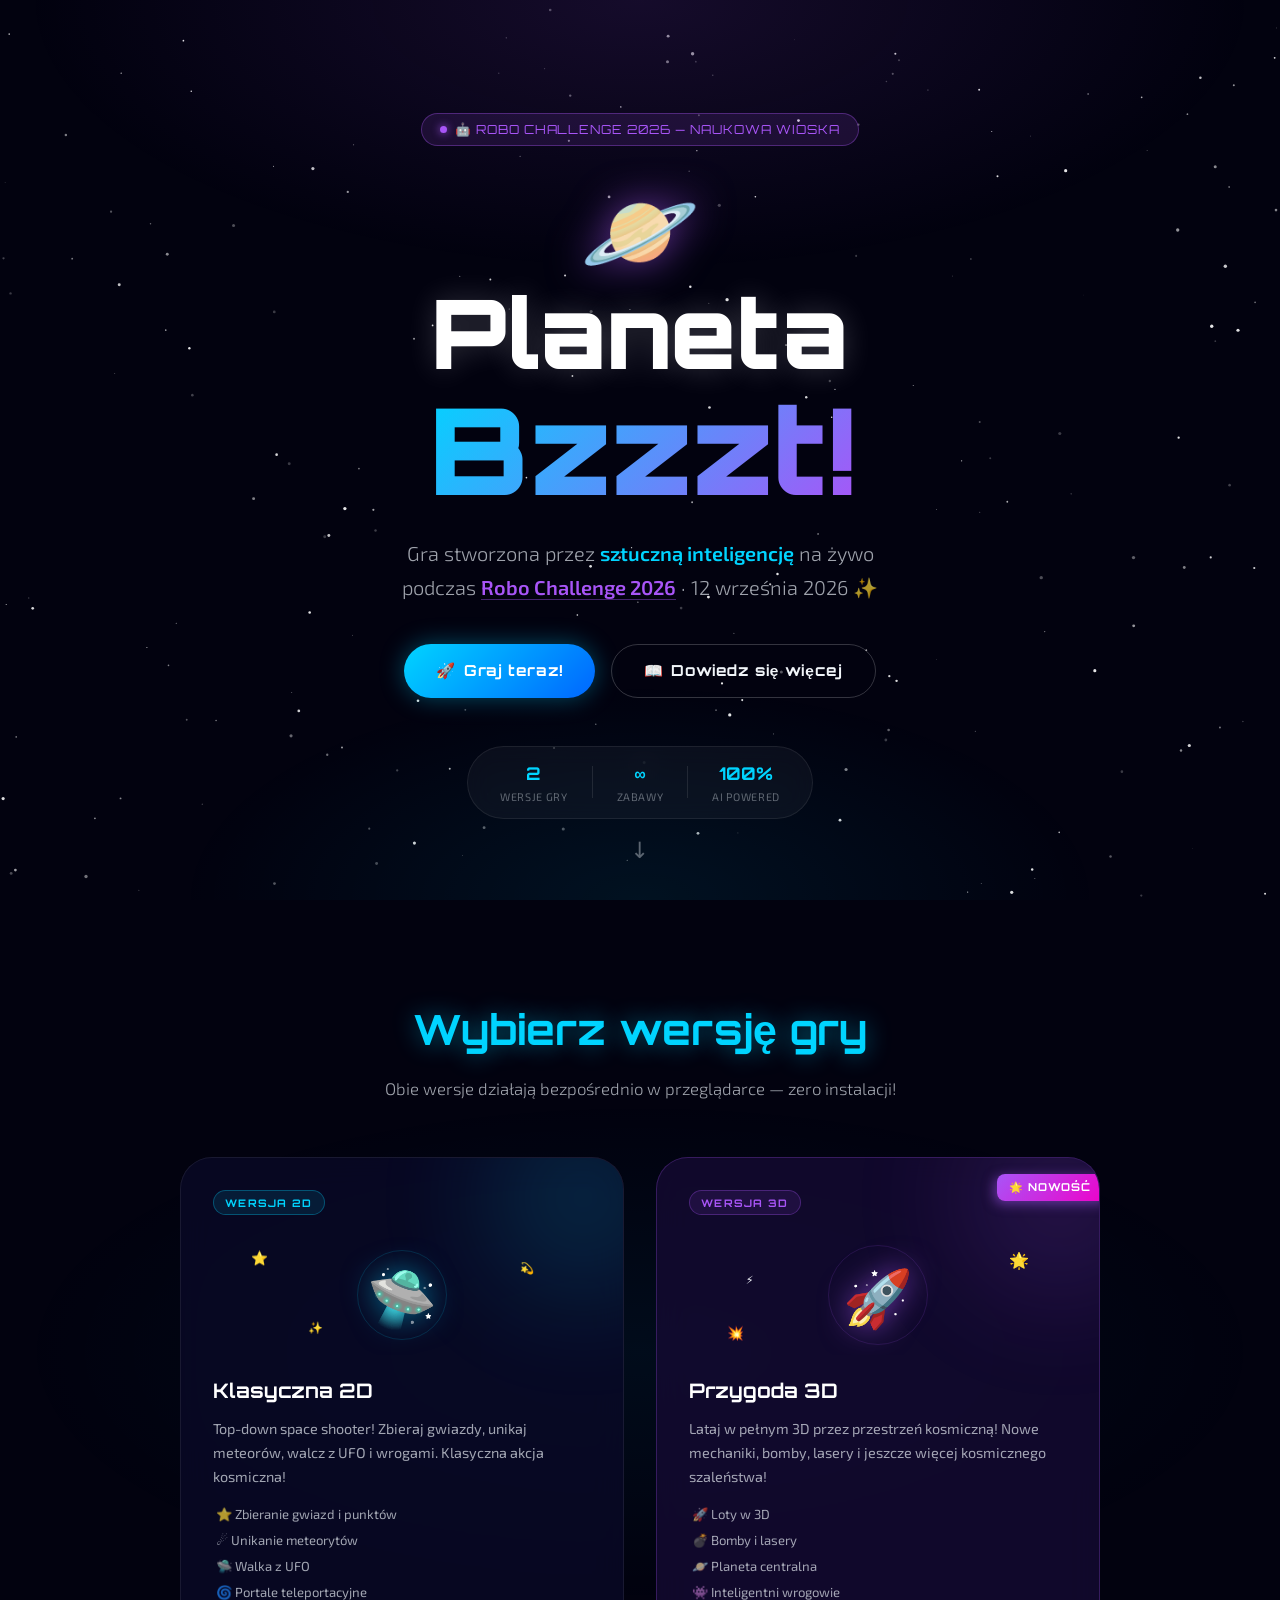
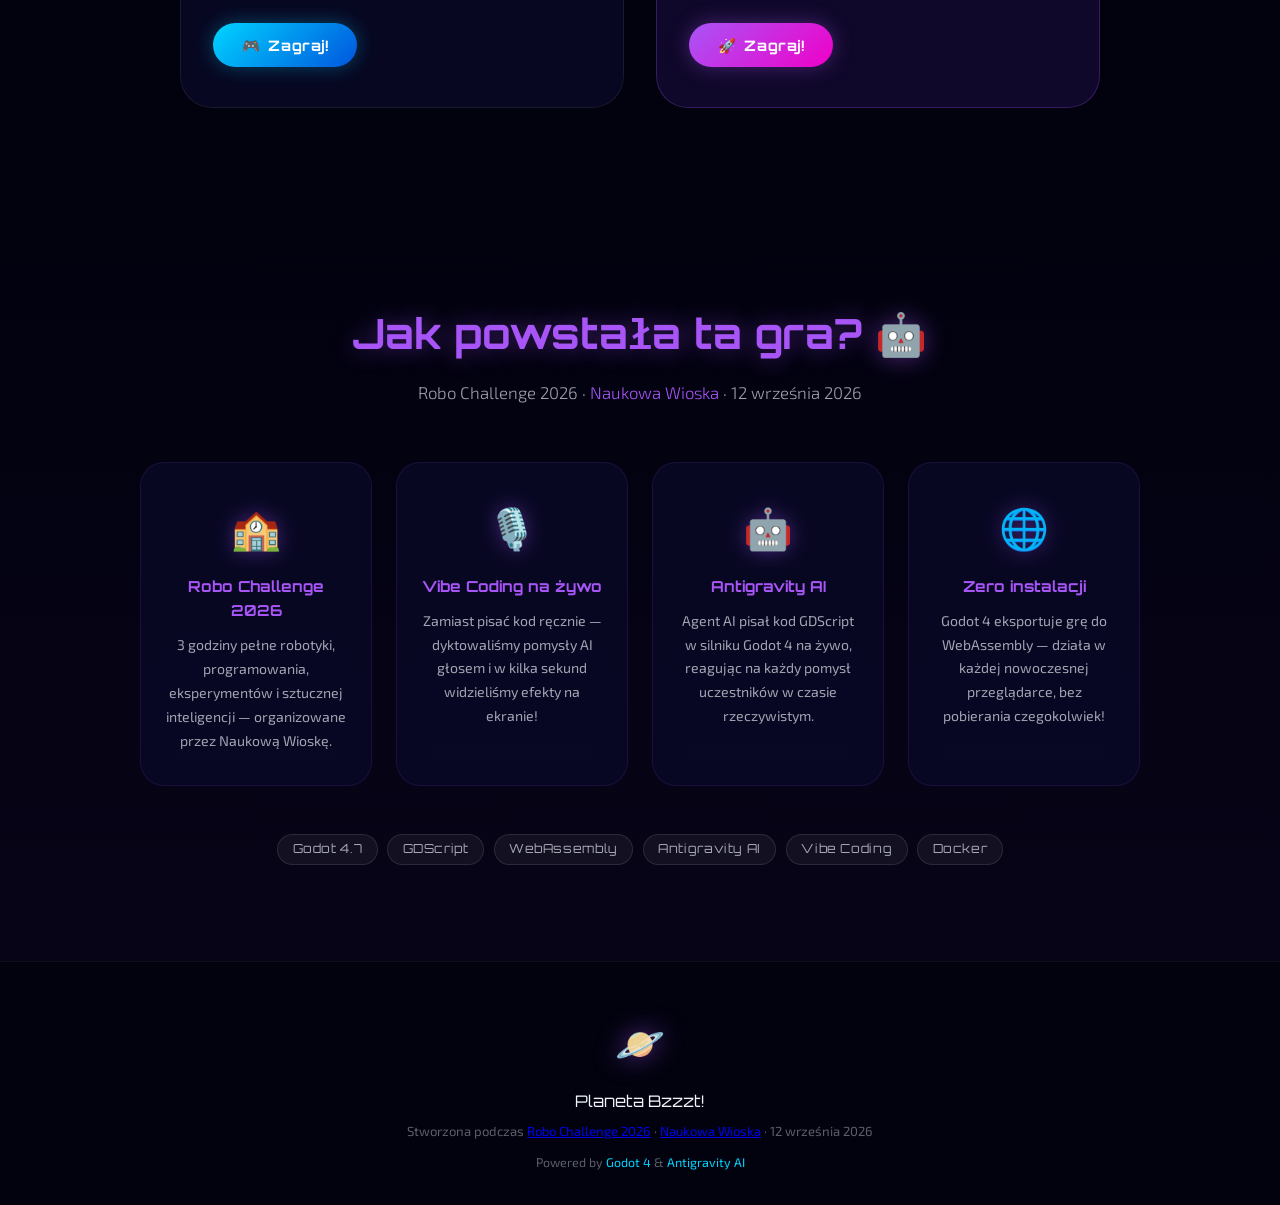
==== landing/index.html @ 2dd75e5d "feat: add 3D game prototype, landing page and docker deployment configuration" ====
<!DOCTYPE html>
<html lang="pl">
<head>
    <meta charset="UTF-8">
    <meta name="viewport" content="width=device-width, initial-scale=1.0">
    <title>Planeta Bzzzt! 🪐</title>
    <meta name="description" content="Gra kosmiczna stworzona przez AI podczas Robo Challenge 2026 — Naukowa Wioska, 12 września 2026!">
    <meta property="og:title" content="Planeta Bzzzt! 🪐 — Robo Challenge 2026">
    <meta property="og:description" content="Gra stworzona przez AI podczas Robo Challenge 2026 organizowanego przez Naukową Wioskę. Graj teraz w przeglądarce — zero instalacji!"
    <link rel="icon" href="data:image/svg+xml,<svg xmlns='http://www.w3.org/2000/svg' viewBox='0 0 100 100'><text y='.9em' font-size='90'>🪐</text></svg>">
    <link rel="preconnect" href="https://fonts.googleapis.com">
    <link rel="preconnect" href="https://fonts.gstatic.com" crossorigin>
    <link href="https://fonts.googleapis.com/css2?family=Orbitron:wght@400;700;900&family=Exo+2:ital,wght@0,300;0,400;0,600;1,300&display=swap" rel="stylesheet">
    <link rel="stylesheet" href="style.css">
</head>
<body>

    <!-- Animated starfield canvas -->
    <canvas id="stars-canvas" aria-hidden="true"></canvas>

    <!-- ═══════════════════════════════════════
         HERO SECTION
    ═══════════════════════════════════════ -->
    <section class="hero" aria-label="Strona główna">
        <div class="hero-content">
            <div class="badge">
                <span class="badge-dot"></span>
                🤖 Robo Challenge 2026 — Naukowa Wioska
            </div>

            <h1 class="hero-title">
                <span class="planet-anim" aria-hidden="true">🪐</span>
                <span class="title-planet">Planeta</span>
                <span class="title-bzzzt">Bzzzt!</span>
            </h1>

            <p class="hero-subtitle">
                Gra stworzona przez <strong>sztuczną inteligencję</strong> na żywo<br>
                podczas <a href="https://www.facebook.com/naukowawioska.official/posts/1835639101798852" target="_blank" rel="noopener" class="hero-event-link">Robo Challenge 2026</a> · 12 września 2026 ✨
            </p>

            <div class="hero-ctas">
                <a href="#games" class="btn btn-primary">
                    <span>🚀</span> Graj teraz!
                </a>
                <a href="#about" class="btn btn-secondary">
                    <span>📖</span> Dowiedz się więcej
                </a>
            </div>

            <!-- Stats bar -->
            <div class="stats-bar" aria-label="Statystyki gry">
                <div class="stat">
                    <span class="stat-value">2</span>
                    <span class="stat-label">wersje gry</span>
                </div>
                <div class="stat-divider" aria-hidden="true"></div>
                <div class="stat">
                    <span class="stat-value">∞</span>
                    <span class="stat-label">zabawy</span>
                </div>
                <div class="stat-divider" aria-hidden="true"></div>
                <div class="stat">
                    <span class="stat-value">100%</span>
                    <span class="stat-label">AI powered</span>
                </div>
            </div>
        </div>

        <div class="hero-scroll-hint" aria-hidden="true">
            <span>↓</span>
        </div>
    </section>

    <!-- ═══════════════════════════════════════
         GAMES SECTION
    ═══════════════════════════════════════ -->
    <section id="games" class="games-section" aria-labelledby="games-heading">
        <div class="section-header">
            <h2 id="games-heading" class="section-title">Wybierz wersję gry</h2>
            <p class="section-subtitle">Obie wersje działają bezpośrednio w przeglądarce — zero instalacji!</p>
        </div>

        <div class="games-grid">

            <!-- 2D Card -->
            <article class="game-card" onclick="openGame('2d')" role="button" tabindex="0"
                     aria-label="Zagraj w wersję 2D - Planeta Bzzzt"
                     onkeydown="if(event.key==='Enter'||event.key===' ')openGame('2d')">
                <div class="card-glow card-glow-blue" aria-hidden="true"></div>
                <div class="card-tag card-tag-blue">WERSJA 2D</div>

                <div class="card-visual" aria-hidden="true">
                    <div class="card-planet card-planet-2d">🛸</div>
                    <div class="card-orbit card-orbit-2d"></div>
                    <div class="card-star card-star-1">⭐</div>
                    <div class="card-star card-star-2">💫</div>
                    <div class="card-star card-star-3">✨</div>
                </div>

                <div class="card-body">
                    <h3 class="card-title">Klasyczna 2D</h3>
                    <p class="card-desc">
                        Top-down space shooter! Zbieraj gwiazdy, unikaj meteorów,
                        walcz z UFO i wrogami. Klasyczna akcja kosmiczna!
                    </p>
                    <ul class="card-features" aria-label="Funkcje gry 2D">
                        <li>⭐ Zbieranie gwiazd i punktów</li>
                        <li>☄️ Unikanie meteorytów</li>
                        <li>🛸 Walka z UFO</li>
                        <li>🌀 Portale teleportacyjne</li>
                    </ul>
                </div>

                <button class="play-btn play-btn-blue" onclick="openGame('2d'); event.stopPropagation()">
                    <span>🎮</span> Zagraj!
                </button>
            </article>

            <!-- 3D Card -->
            <article class="game-card game-card-featured" onclick="openGame('3d')" role="button" tabindex="0"
                     aria-label="Zagraj w wersję 3D - Planeta Bzzzt (Polecane)"
                     onkeydown="if(event.key==='Enter'||event.key===' ')openGame('3d')">
                <div class="card-glow card-glow-purple" aria-hidden="true"></div>
                <div class="card-featured-ribbon" aria-label="Nowe">🌟 NOWOŚĆ</div>
                <div class="card-tag card-tag-purple">WERSJA 3D</div>

                <div class="card-visual" aria-hidden="true">
                    <div class="card-planet card-planet-3d">🚀</div>
                    <div class="card-orbit card-orbit-3d"></div>
                    <div class="card-star card-star-4">🌟</div>
                    <div class="card-star card-star-5">💥</div>
                    <div class="card-star card-star-6">⚡</div>
                </div>

                <div class="card-body">
                    <h3 class="card-title">Przygoda 3D</h3>
                    <p class="card-desc">
                        Lataj w pełnym 3D przez przestrzeń kosmiczną! Nowe mechaniki,
                        bomby, lasery i jeszcze więcej kosmicznego szaleństwa!
                    </p>
                    <ul class="card-features" aria-label="Funkcje gry 3D">
                        <li>🚀 Loty w 3D</li>
                        <li>💣 Bomby i lasery</li>
                        <li>🪐 Planeta centralna</li>
                        <li>👾 Inteligentni wrogowie</li>
                    </ul>
                </div>

                <button class="play-btn play-btn-purple" onclick="openGame('3d'); event.stopPropagation()">
                    <span>🚀</span> Zagraj!
                </button>
            </article>

        </div>
    </section>

    <!-- ═══════════════════════════════════════
         HOW IT WAS MADE
    ═══════════════════════════════════════ -->
    <section id="about" class="about-section" aria-labelledby="about-heading">
        <div class="about-content">
            <div class="section-header">
                <h2 id="about-heading" class="section-title section-title-purple">Jak powstała ta gra? 🤖</h2>
                <p class="section-subtitle">
                    Robo Challenge 2026 · <a href="https://www.facebook.com/naukowawioska.official" target="_blank" rel="noopener" style="color:var(--neon-purple);text-decoration:none;">Naukowa Wioska</a> · 12 września 2026
                </p>
            </div>

            <div class="about-grid">
                <div class="about-card">
                    <div class="about-icon" aria-hidden="true">🏫</div>
                    <h3>Robo Challenge 2026</h3>
                    <p>3 godziny pełne robotyki, programowania, eksperymentów i sztucznej inteligencji — organizowane przez Naukową Wioskę.</p>
                </div>
                <div class="about-card">
                    <div class="about-icon" aria-hidden="true">🎙️</div>
                    <h3>Vibe Coding na żywo</h3>
                    <p>Zamiast pisać kod ręcznie — dyktowaliśmy pomysły AI głosem i w kilka sekund widzieliśmy efekty na ekranie!</p>
                </div>
                <div class="about-card">
                    <div class="about-icon" aria-hidden="true">🤖</div>
                    <h3>Antigravity AI</h3>
                    <p>Agent AI pisał kod GDScript w silniku Godot 4 na żywo, reagując na każdy pomysł uczestników w czasie rzeczywistym.</p>
                </div>
                <div class="about-card">
                    <div class="about-icon" aria-hidden="true">🌐</div>
                    <h3>Zero instalacji</h3>
                    <p>Godot 4 eksportuje grę do WebAssembly — działa w każdej nowoczesnej przeglądarce, bez pobierania czegokolwiek!</p>
                </div>
            </div>

            <!-- Tech stack -->
            <div class="tech-stack" aria-label="Użyte technologie">
                <span class="tech-badge">Godot 4.7</span>
                <span class="tech-badge">GDScript</span>
                <span class="tech-badge">WebAssembly</span>
                <span class="tech-badge">Antigravity AI</span>
                <span class="tech-badge">Vibe Coding</span>
                <span class="tech-badge">Docker</span>
            </div>
        </div>
    </section>

    <!-- ═══════════════════════════════════════
         FOOTER
    ═══════════════════════════════════════ -->
    <footer class="site-footer" aria-label="Stopka strony">
        <div class="footer-content">
            <div class="footer-logo" aria-hidden="true">🪐</div>
            <p class="footer-title">Planeta Bzzzt!</p>
            <p class="footer-sub">
                Stworzona podczas
                <a href="https://www.facebook.com/naukowawioska.official/posts/1835639101798852" target="_blank" rel="noopener">Robo Challenge 2026</a>
                &middot; <a href="https://www.facebook.com/naukowawioska.official" target="_blank" rel="noopener">Naukowa Wioska</a>
                &middot; 12 września 2026
            </p>
            <p class="footer-powered">
                Powered by <a href="https://godotengine.org" target="_blank" rel="noopener">Godot 4</a>
                &amp; <a href="https://gemini.google.com" target="_blank" rel="noopener">Antigravity AI</a>
            </p>
        </div>
    </footer>

    <!-- ═══════════════════════════════════════
         GAME MODAL
    ═══════════════════════════════════════ -->
    <div id="game-modal" class="modal" role="dialog" aria-modal="true" aria-label="Okno gry">
        <div class="modal-backdrop" onclick="closeGame()" aria-hidden="true"></div>

        <div class="modal-window">
            <!-- Modal header -->
            <div class="modal-header">
                <div class="modal-title-bar">
                    <span class="modal-dot modal-dot-red" aria-hidden="true"></span>
                    <span class="modal-dot modal-dot-yellow" aria-hidden="true"></span>
                    <span class="modal-dot modal-dot-green" aria-hidden="true"></span>
                    <span id="modal-game-title" class="modal-game-name">Planeta Bzzzt!</span>
                </div>
                <div class="modal-controls">
                    <button class="modal-fullscreen-btn" onclick="toggleFullscreen()" aria-label="Pełny ekran" title="Pełny ekran">
                        ⛶
                    </button>
                    <button class="modal-close-btn" onclick="closeGame()" aria-label="Zamknij grę">
                        ✕ Zamknij
                    </button>
                </div>
            </div>

            <!-- Game area -->
            <div class="modal-game-area" id="modal-game-area">
                <!-- Loading overlay -->
                <div class="game-loader" id="game-loader" aria-live="polite" aria-label="Ładowanie gry">
                    <div class="loader-rocket" aria-hidden="true">🚀</div>
                    <p class="loader-text">Ładowanie gry…</p>
                    <div class="loader-bar" aria-hidden="true">
                        <div class="loader-bar-fill"></div>
                    </div>
                    <p class="loader-hint">WebAssembly — pierwsze uruchomienie może chwilę potrwać ⏳</p>
                </div>

                <!-- Game iframe -->
                <iframe
                    id="game-frame"
                    title="Planeta Bzzzt! — gra"
                    allow="autoplay; fullscreen; gamepad"
                ></iframe>
            </div>
        </div>
    </div>

    <script>
    // ─────────────────────────────────────────
    // STARFIELD CANVAS
    // ─────────────────────────────────────────
    (function () {
        const canvas = document.getElementById('stars-canvas');
        const ctx = canvas.getContext('2d');
        let stars = [];

        function resize() {
            canvas.width  = window.innerWidth;
            canvas.height = window.innerHeight;
        }

        function initStars(n = 220) {
            stars = Array.from({ length: n }, () => ({
                x:       Math.random() * canvas.width,
                y:       Math.random() * canvas.height,
                r:       Math.random() * 1.4 + 0.3,
                alpha:   Math.random(),
                phase:   Math.random() * Math.PI * 2,
                speed:   Math.random() * 0.015 + 0.005,
                drift:   (Math.random() - 0.5) * 0.06,
            }));
        }

        function draw() {
            ctx.clearRect(0, 0, canvas.width, canvas.height);
            const now = performance.now() * 0.001;
            stars.forEach(s => {
                s.alpha = 0.25 + 0.75 * (0.5 + 0.5 * Math.sin(now * s.speed * 6 + s.phase));
                s.x = (s.x + s.drift + canvas.width) % canvas.width;
                ctx.globalAlpha = s.alpha;
                ctx.fillStyle = '#fff';
                ctx.beginPath();
                ctx.arc(s.x, s.y, s.r, 0, Math.PI * 2);
                ctx.fill();
            });
            ctx.globalAlpha = 1;
            requestAnimationFrame(draw);
        }

        window.addEventListener('resize', () => { resize(); initStars(); });
        resize();
        initStars();
        draw();
    })();

    // ─────────────────────────────────────────
    // GAME MODAL
    // ─────────────────────────────────────────
    const GAME_NAMES = {
        '2d': '🛸 Planeta Bzzzt! — Wersja 2D',
        '3d': '🚀 Planeta Bzzzt! — Wersja 3D',
    };

    const frame  = document.getElementById('game-frame');
    const modal  = document.getElementById('game-modal');
    const loader = document.getElementById('game-loader');

    // Detect touch/mobile: coarse pointer = no precise mouse
    function isTouchDevice() {
        return window.matchMedia('(hover: none) and (pointer: coarse)').matches;
    }

    // Wire up load event — not inline, so function is always defined first
    frame.addEventListener('load', function () {
        if (!frame.src || frame.src === 'about:blank' || frame.src === window.location.href) return;
        loader.style.display = 'none';
        frame.style.opacity  = '1';
    });

    function openGame(version) {
        // On mobile: open directly in new tab — best UX for Godot touch input
        if (isTouchDevice()) {
            window.open(`/game/${version}/index.html`, '_blank', 'noopener');
            return;
        }

        // Desktop: iframe modal
        const title = document.getElementById('modal-game-title');
        title.textContent    = GAME_NAMES[version] || 'Planeta Bzzzt!';
        loader.style.display = 'flex';
        frame.style.opacity  = '0';
        frame.src            = `/game/${version}/index.html`;

        modal.classList.add('active');
        document.body.style.overflow = 'hidden';
        modal.focus();
    }

    function closeGame() {
        modal.classList.remove('active');
        setTimeout(() => {
            frame.src = 'about:blank';
            loader.style.display = 'flex';
            frame.style.opacity  = '0';
        }, 300);
        document.body.style.overflow = '';
    }

    function toggleFullscreen() {
        const area = document.getElementById('modal-game-area');
        if (!document.fullscreenElement) {
            area.requestFullscreen().catch(err => console.warn('Fullscreen:', err));
        } else {
            document.exitFullscreen();
        }
    }

    // Expose to inline onclick handlers in HTML
    window.openGame         = openGame;
    window.closeGame        = closeGame;
    window.toggleFullscreen = toggleFullscreen;

    // Close on Escape
    document.addEventListener('keydown', e => {
        if (e.key === 'Escape') closeGame();
    });

    // Update play button labels on mobile
    if (isTouchDevice()) {
        document.querySelectorAll('.play-btn').forEach(btn => {
            btn.innerHTML = btn.innerHTML.replace('Zagraj!', 'Zagraj! 🔗');
            btn.setAttribute('title', 'Otworzy grę w nowej karcie');
        });
    }


    // Smooth scroll for anchor links
    document.querySelectorAll('a[href^="#"]').forEach(a => {
        a.addEventListener('click', e => {
            e.preventDefault();
            const target = document.querySelector(a.getAttribute('href'));
            if (target) target.scrollIntoView({ behavior: 'smooth' });
        });
    });
    </script>
</body>
</html>
---- landing/style.css ----
/* ═══════════════════════════════════════════════
   PLANETA BZZZT! — Landing Page Styles
   Space theme: dark cosmos + neon accents
   ═══════════════════════════════════════════════ */

/* ── Custom Properties ─────────────────────── */
:root {
    --space-black:  #02020f;
    --space-deep:   #07071a;
    --space-mid:    #0d0d2b;
    --space-light:  #12123a;

    --neon-blue:    #00d4ff;
    --neon-purple:  #a855f7;
    --neon-pink:    #f000c8;
    --neon-green:   #39ff14;
    --neon-yellow:  #ffea00;

    --text-primary:   #f1f5f9;
    --text-secondary: rgba(226, 232, 240, 0.7);
    --text-muted:     rgba(226, 232, 240, 0.4);

    --card-bg:     rgba(10, 10, 40, 0.75);
    --card-border: rgba(255, 255, 255, 0.07);

    --radius-sm:  0.5rem;
    --radius-md:  1rem;
    --radius-lg:  1.5rem;
    --radius-xl:  2rem;
    --radius-full: 999px;

    --transition-fast: 0.18s ease;
    --transition-mid:  0.3s ease;
    --transition-slow: 0.5s ease;

    --font-display: 'Orbitron', 'Courier New', monospace;
    --font-body:    'Exo 2', system-ui, -apple-system, sans-serif;
}

/* ── Reset & Base ───────────────────────────── */
*, *::before, *::after {
    margin: 0;
    padding: 0;
    box-sizing: border-box;
}

html {
    scroll-behavior: smooth;
    font-size: 16px;
}

body {
    font-family: var(--font-body);
    background: var(--space-black);
    color: var(--text-primary);
    overflow-x: hidden;
    line-height: 1.6;
}

/* ── Starfield Canvas ───────────────────────── */
#stars-canvas {
    position: fixed;
    inset: 0;
    z-index: 0;
    pointer-events: none;
    opacity: 0.9;
}

/* ── Section Shared Styles ──────────────────── */
section {
    position: relative;
    z-index: 1;
}

.section-header {
    text-align: center;
    margin-bottom: 3.5rem;
}

.section-title {
    font-family: var(--font-display);
    font-size: clamp(1.6rem, 4vw, 2.6rem);
    font-weight: 700;
    color: var(--neon-blue);
    text-shadow: 0 0 25px rgba(0, 212, 255, 0.45);
    margin-bottom: 0.75rem;
}

.section-title-purple {
    color: var(--neon-purple);
    text-shadow: 0 0 25px rgba(168, 85, 247, 0.45);
}

.section-subtitle {
    font-size: 1.05rem;
    color: var(--text-secondary);
    font-weight: 300;
}

/* ── Buttons ────────────────────────────────── */
.btn {
    display: inline-flex;
    align-items: center;
    gap: 0.5rem;
    padding: 0.85rem 2rem;
    border-radius: var(--radius-full);
    font-family: var(--font-display);
    font-size: 0.95rem;
    font-weight: 700;
    letter-spacing: 0.04em;
    text-decoration: none;
    transition: all var(--transition-mid);
    cursor: pointer;
    border: none;
    white-space: nowrap;
}

.btn-primary {
    background: linear-gradient(135deg, var(--neon-blue), #0066ff);
    color: #fff;
    box-shadow: 0 0 25px rgba(0, 212, 255, 0.35);
}
.btn-primary:hover,
.btn-primary:focus-visible {
    transform: translateY(-3px) scale(1.04);
    box-shadow: 0 0 45px rgba(0, 212, 255, 0.6);
    outline: none;
}

.btn-secondary {
    background: transparent;
    color: var(--text-primary);
    border: 1px solid rgba(255, 255, 255, 0.2);
}
.btn-secondary:hover,
.btn-secondary:focus-visible {
    border-color: rgba(255, 255, 255, 0.5);
    background: rgba(255, 255, 255, 0.05);
    transform: translateY(-2px);
    outline: none;
}

/* ════════════════════════════════════════════
   HERO SECTION
   ════════════════════════════════════════════ */
.hero {
    min-height: 100vh;
    display: flex;
    flex-direction: column;
    align-items: center;
    justify-content: center;
    text-align: center;
    padding: 6rem 1.5rem 4rem;
    background:
        radial-gradient(ellipse 80% 50% at 50% 0%,   rgba(168, 85, 247, 0.12) 0%, transparent 60%),
        radial-gradient(ellipse 60% 40% at 50% 100%, rgba(0, 212, 255, 0.08)  0%, transparent 60%);
}

.hero-content {
    max-width: 760px;
    width: 100%;
}

/* Badge */
.badge {
    display: inline-flex;
    align-items: center;
    gap: 0.5rem;
    background: rgba(168, 85, 247, 0.12);
    border: 1px solid rgba(168, 85, 247, 0.35);
    color: var(--neon-purple);
    padding: 0.35rem 1.1rem;
    border-radius: var(--radius-full);
    font-size: 0.78rem;
    font-family: var(--font-display);
    letter-spacing: 0.08em;
    text-transform: uppercase;
    margin-bottom: 2rem;
}

.badge-dot {
    width: 7px;
    height: 7px;
    border-radius: 50%;
    background: var(--neon-purple);
    box-shadow: 0 0 8px var(--neon-purple);
    animation: pulse-dot 1.8s ease-in-out infinite;
}

@keyframes pulse-dot {
    0%, 100% { opacity: 1; transform: scale(1); }
    50%       { opacity: 0.4; transform: scale(0.7); }
}

/* Hero Title */
.hero-title {
    font-family: var(--font-display);
    font-weight: 900;
    line-height: 1.05;
    margin-bottom: 1.5rem;
    display: flex;
    flex-direction: column;
    align-items: center;
    gap: 0.2rem;
}

.planet-anim {
    font-size: clamp(3.5rem, 10vw, 6rem);
    display: block;
    animation: float 3.5s ease-in-out infinite;
    filter: drop-shadow(0 0 20px rgba(168, 85, 247, 0.6));
}

@keyframes float {
    0%, 100% { transform: translateY(0)     rotate(-5deg); }
    50%       { transform: translateY(-18px) rotate(5deg);  }
}

.title-planet {
    font-size: clamp(2.8rem, 9vw, 6rem);
    color: #fff;
    text-shadow: 0 0 30px rgba(255, 255, 255, 0.2);
}

.title-bzzzt {
    font-size: clamp(3.2rem, 11vw, 7.5rem);
    background: linear-gradient(135deg, var(--neon-blue) 0%, var(--neon-purple) 50%, var(--neon-pink) 100%);
    -webkit-background-clip: text;
    -webkit-text-fill-color: transparent;
    background-clip: text;
    animation: glow-text 2.5s ease-in-out infinite alternate;
    background-size: 200% 200%;
    animation: gradient-shift 3s ease infinite alternate, glow-text 2.5s ease-in-out infinite;
}

@keyframes gradient-shift {
    0%   { background-position: 0% 50%; }
    100% { background-position: 100% 50%; }
}

@keyframes glow-text {
    0%   { filter: drop-shadow(0 0 15px rgba(168, 85, 247, 0.7)); }
    50%  { filter: drop-shadow(0 0 35px rgba(0, 212, 255, 0.9)); }
    100% { filter: drop-shadow(0 0 20px rgba(240, 0, 200, 0.8)); }
}

/* Hero Subtitle */
.hero-subtitle {
    font-size: clamp(1rem, 2.5vw, 1.25rem);
    color: var(--text-secondary);
    margin-bottom: 2.5rem;
    font-weight: 300;
    line-height: 1.7;
}

.hero-subtitle strong {
    color: var(--neon-blue);
    font-weight: 600;
}

.hero-event-link {
    color: var(--neon-purple);
    font-weight: 600;
    text-decoration: none;
    border-bottom: 1px solid rgba(168, 85, 247, 0.4);
    transition: color var(--transition-fast), border-color var(--transition-fast);
}
.hero-event-link:hover {
    color: #fff;
    border-color: rgba(255, 255, 255, 0.6);
}

/* CTAs */
.hero-ctas {
    display: flex;
    gap: 1rem;
    justify-content: center;
    flex-wrap: wrap;
    margin-bottom: 3rem;
}

/* Stats Bar */
.stats-bar {
    display: inline-flex;
    align-items: center;
    gap: 1.5rem;
    background: rgba(255, 255, 255, 0.04);
    border: 1px solid rgba(255, 255, 255, 0.08);
    border-radius: var(--radius-full);
    padding: 0.75rem 2rem;
    backdrop-filter: blur(12px);
}

.stat {
    display: flex;
    flex-direction: column;
    align-items: center;
    gap: 0.1rem;
}

.stat-value {
    font-family: var(--font-display);
    font-size: 1.1rem;
    font-weight: 700;
    color: var(--neon-blue);
}

.stat-label {
    font-size: 0.68rem;
    color: var(--text-muted);
    text-transform: uppercase;
    letter-spacing: 0.06em;
}

.stat-divider {
    width: 1px;
    height: 2rem;
    background: rgba(255, 255, 255, 0.1);
}

/* Scroll hint */
.hero-scroll-hint {
    position: absolute;
    bottom: 2rem;
    left: 50%;
    transform: translateX(-50%);
    font-size: 1.4rem;
    color: var(--text-muted);
    animation: bounce-down 2s ease-in-out infinite;
    cursor: pointer;
}

@keyframes bounce-down {
    0%, 100% { transform: translateX(-50%) translateY(0);   }
    50%       { transform: translateX(-50%) translateY(8px); }
}

/* ════════════════════════════════════════════
   GAMES SECTION
   ════════════════════════════════════════════ */
.games-section {
    padding: 6rem 1.5rem;
    background:
        radial-gradient(ellipse 70% 40% at 50% 50%, rgba(0, 212, 255, 0.05) 0%, transparent 70%);
}

.games-grid {
    display: grid;
    grid-template-columns: repeat(auto-fit, minmax(320px, 1fr));
    gap: 2rem;
    max-width: 920px;
    margin: 0 auto;
}

/* ── Game Card ──────────────────────────────── */
.game-card {
    position: relative;
    background: var(--card-bg);
    border: 1px solid var(--card-border);
    border-radius: var(--radius-xl);
    padding: 2rem 2rem 2.5rem;
    cursor: pointer;
    transition: transform var(--transition-mid), box-shadow var(--transition-mid), border-color var(--transition-mid);
    backdrop-filter: blur(16px);
    overflow: hidden;
    display: flex;
    flex-direction: column;
    gap: 1.25rem;
    outline: none;
}

.game-card:hover,
.game-card:focus-visible {
    transform: translateY(-10px);
}

.game-card:focus-visible {
    outline: 2px solid var(--neon-blue);
    outline-offset: 3px;
}

/* Glow blob behind card */
.card-glow {
    position: absolute;
    width: 200px;
    height: 200px;
    border-radius: 50%;
    top: -60px;
    right: -60px;
    filter: blur(60px);
    opacity: 0.15;
    transition: opacity var(--transition-mid);
    pointer-events: none;
}
.game-card:hover .card-glow { opacity: 0.3; }

.card-glow-blue   { background: var(--neon-blue); }
.card-glow-purple { background: var(--neon-purple); }

/* Card hover: blue */
.game-card:not(.game-card-featured):hover {
    border-color: rgba(0, 212, 255, 0.4);
    box-shadow: 0 24px 60px rgba(0, 212, 255, 0.15);
}

/* Featured card (3D) */
.game-card-featured {
    border-color: rgba(168, 85, 247, 0.25);
    background: rgba(20, 10, 50, 0.8);
}
.game-card-featured:hover,
.game-card-featured:focus-visible {
    border-color: rgba(168, 85, 247, 0.55);
    box-shadow: 0 24px 60px rgba(168, 85, 247, 0.2);
}

/* Featured ribbon */
.card-featured-ribbon {
    position: absolute;
    top: 1rem;
    right: -0.5rem;
    background: linear-gradient(135deg, var(--neon-purple), var(--neon-pink));
    color: #fff;
    font-size: 0.68rem;
    font-family: var(--font-display);
    font-weight: 700;
    letter-spacing: 0.08em;
    padding: 0.3rem 1rem 0.3rem 0.75rem;
    border-radius: var(--radius-sm) 0 0 var(--radius-sm);
    box-shadow: -3px 3px 12px rgba(168, 85, 247, 0.5);
}

/* Card tag */
.card-tag {
    display: inline-block;
    font-family: var(--font-display);
    font-size: 0.65rem;
    letter-spacing: 0.12em;
    padding: 0.2rem 0.7rem;
    border-radius: var(--radius-full);
    font-weight: 700;
    align-self: flex-start;
}
.card-tag-blue {
    background: rgba(0, 212, 255, 0.1);
    border: 1px solid rgba(0, 212, 255, 0.3);
    color: var(--neon-blue);
}
.card-tag-purple {
    background: rgba(168, 85, 247, 0.1);
    border: 1px solid rgba(168, 85, 247, 0.3);
    color: var(--neon-purple);
}

/* Card visual / preview area */
.card-visual {
    position: relative;
    height: 120px;
    display: flex;
    align-items: center;
    justify-content: center;
    overflow: hidden;
}

.card-planet {
    font-size: 3.5rem;
    position: relative;
    z-index: 2;
    animation: float 3s ease-in-out infinite;
    filter: drop-shadow(0 0 15px rgba(0, 212, 255, 0.5));
}
.card-planet-2d { animation-delay: 0s; }
.card-planet-3d { animation-delay: -1.5s; filter: drop-shadow(0 0 15px rgba(168, 85, 247, 0.6)); }

.card-orbit {
    position: absolute;
    border-radius: 50%;
    border: 1px solid;
    opacity: 0.15;
}
.card-orbit-2d {
    width: 90px; height: 90px;
    border-color: var(--neon-blue);
    animation: spin 8s linear infinite;
}
.card-orbit-3d {
    width: 100px; height: 100px;
    border-color: var(--neon-purple);
    animation: spin 6s linear infinite reverse;
}

@keyframes spin {
    from { transform: rotate(0deg); }
    to   { transform: rotate(360deg); }
}

.card-star {
    position: absolute;
    font-size: 1rem;
    animation: twinkle 2s ease-in-out infinite;
}
.card-star-1 { top: 10%; left: 10%; animation-delay: 0s;    font-size: 0.85rem; }
.card-star-2 { top: 20%; right: 15%; animation-delay: 0.4s; font-size: 0.7rem;  }
.card-star-3 { bottom: 15%; left: 25%; animation-delay: 0.8s; font-size: 0.75rem; }
.card-star-4 { top: 10%; right: 10%; animation-delay: 0.2s; }
.card-star-5 { bottom: 10%; left: 10%; animation-delay: 0.6s; font-size: 0.85rem; }
.card-star-6 { top: 30%; left: 15%; animation-delay: 1s;    font-size: 0.7rem;  }

@keyframes twinkle {
    0%, 100% { opacity: 0.8; transform: scale(1); }
    50%       { opacity: 0.2; transform: scale(0.7); }
}

/* Card body */
.card-body { flex: 1; }

.card-title {
    font-family: var(--font-display);
    font-size: 1.25rem;
    font-weight: 700;
    color: #fff;
    margin-bottom: 0.6rem;
}

.card-desc {
    font-size: 0.9rem;
    color: var(--text-secondary);
    line-height: 1.65;
    margin-bottom: 1rem;
}

.card-features {
    list-style: none;
    display: flex;
    flex-direction: column;
    gap: 0.3rem;
}

.card-features li {
    font-size: 0.82rem;
    color: var(--text-secondary);
    padding-left: 0.2rem;
}

/* Play button */
.play-btn {
    display: inline-flex;
    align-items: center;
    gap: 0.5rem;
    padding: 0.8rem 1.8rem;
    border-radius: var(--radius-full);
    font-family: var(--font-display);
    font-size: 0.9rem;
    font-weight: 700;
    letter-spacing: 0.04em;
    border: none;
    cursor: pointer;
    transition: all var(--transition-mid);
    align-self: flex-start;
}

.play-btn-blue {
    background: linear-gradient(135deg, var(--neon-blue), #0055dd);
    color: #fff;
    box-shadow: 0 0 20px rgba(0, 212, 255, 0.3);
}
.play-btn-blue:hover {
    box-shadow: 0 0 35px rgba(0, 212, 255, 0.55);
    transform: scale(1.05);
}

.play-btn-purple {
    background: linear-gradient(135deg, var(--neon-purple), var(--neon-pink));
    color: #fff;
    box-shadow: 0 0 20px rgba(168, 85, 247, 0.35);
}
.play-btn-purple:hover {
    box-shadow: 0 0 35px rgba(168, 85, 247, 0.6);
    transform: scale(1.05);
}

/* ════════════════════════════════════════════
   ABOUT SECTION
   ════════════════════════════════════════════ */
.about-section {
    padding: 6rem 1.5rem;
    background:
        linear-gradient(0deg, rgba(168, 85, 247, 0.04) 0%, transparent 100%);
}

.about-content {
    max-width: 1000px;
    margin: 0 auto;
}

.about-grid {
    display: grid;
    grid-template-columns: repeat(auto-fit, minmax(220px, 1fr));
    gap: 1.5rem;
    margin-bottom: 3rem;
}

.about-card {
    background: var(--card-bg);
    border: 1px solid rgba(168, 85, 247, 0.12);
    border-radius: var(--radius-lg);
    padding: 2rem 1.5rem;
    text-align: center;
    backdrop-filter: blur(12px);
    transition: transform var(--transition-mid), border-color var(--transition-mid);
}

.about-card:hover {
    transform: translateY(-5px);
    border-color: rgba(168, 85, 247, 0.35);
}

.about-icon {
    font-size: 2.5rem;
    display: block;
    margin-bottom: 1rem;
    filter: drop-shadow(0 0 10px rgba(168, 85, 247, 0.4));
}

.about-card h3 {
    font-family: var(--font-display);
    font-size: 0.95rem;
    color: var(--neon-purple);
    margin-bottom: 0.6rem;
}

.about-card p {
    font-size: 0.88rem;
    color: var(--text-secondary);
    line-height: 1.7;
}

/* Tech stack badges */
.tech-stack {
    display: flex;
    flex-wrap: wrap;
    gap: 0.6rem;
    justify-content: center;
}

.tech-badge {
    background: rgba(255, 255, 255, 0.05);
    border: 1px solid rgba(255, 255, 255, 0.1);
    color: var(--text-secondary);
    padding: 0.3rem 0.9rem;
    border-radius: var(--radius-full);
    font-size: 0.78rem;
    font-family: var(--font-display);
    letter-spacing: 0.05em;
    transition: border-color var(--transition-fast), color var(--transition-fast);
}

.tech-badge:hover {
    border-color: rgba(0, 212, 255, 0.4);
    color: var(--neon-blue);
}

/* ════════════════════════════════════════════
   FOOTER
   ════════════════════════════════════════════ */
.site-footer {
    position: relative;
    z-index: 1;
    text-align: center;
    padding: 3rem 1.5rem;
    border-top: 1px solid rgba(255, 255, 255, 0.05);
}

.footer-content {
    display: flex;
    flex-direction: column;
    align-items: center;
    gap: 0.4rem;
}

.footer-logo {
    font-size: 2.5rem;
    animation: float 4s ease-in-out infinite;
    margin-bottom: 0.5rem;
    filter: drop-shadow(0 0 12px rgba(168, 85, 247, 0.5));
}

.footer-title {
    font-family: var(--font-display);
    font-size: 1rem;
    color: var(--text-primary);
}

.footer-sub {
    font-size: 0.82rem;
    color: var(--text-muted);
}

.footer-powered {
    font-size: 0.78rem;
    color: var(--text-muted);
    margin-top: 0.3rem;
}

.footer-powered a {
    color: var(--neon-blue);
    text-decoration: none;
    transition: color var(--transition-fast);
}
.footer-powered a:hover { color: #fff; }

/* ════════════════════════════════════════════
   GAME MODAL
   ════════════════════════════════════════════ */
.modal {
    position: fixed;
    inset: 0;
    z-index: 1000;
    display: flex;
    align-items: center;
    justify-content: center;
    padding: 1rem;
    opacity: 0;
    visibility: hidden;
    transition: opacity var(--transition-mid), visibility var(--transition-mid);
}

.modal.active {
    opacity: 1;
    visibility: visible;
}

.modal-backdrop {
    position: absolute;
    inset: 0;
    background: rgba(2, 2, 15, 0.92);
    backdrop-filter: blur(12px);
}

.modal-window {
    position: relative;
    z-index: 1;
    width: min(96vw, 1440px);
    height: min(94vh, 900px);
    background: var(--space-mid);
    border: 1px solid rgba(0, 212, 255, 0.2);
    border-radius: var(--radius-xl);
    overflow: hidden;
    display: flex;
    flex-direction: column;
    box-shadow:
        0 0 0 1px rgba(0, 212, 255, 0.05),
        0 40px 80px rgba(0, 0, 0, 0.7),
        0 0 60px rgba(0, 212, 255, 0.08);
    transform: scale(0.93) translateY(10px);
    transition: transform var(--transition-mid);
}

.modal.active .modal-window {
    transform: scale(1) translateY(0);
}

/* Modal Header */
.modal-header {
    display: flex;
    align-items: center;
    justify-content: space-between;
    padding: 0.65rem 1.25rem;
    background: rgba(0, 0, 0, 0.5);
    border-bottom: 1px solid rgba(255, 255, 255, 0.06);
    flex-shrink: 0;
}

.modal-title-bar {
    display: flex;
    align-items: center;
    gap: 0.5rem;
}

.modal-dot {
    width: 11px;
    height: 11px;
    border-radius: 50%;
}
.modal-dot-red    { background: #ff5f57; }
.modal-dot-yellow { background: #ffbd2e; }
.modal-dot-green  { background: #28ca41; }

.modal-game-name {
    font-family: var(--font-display);
    font-size: 0.8rem;
    color: var(--neon-blue);
    margin-left: 0.5rem;
    letter-spacing: 0.04em;
}

.modal-controls {
    display: flex;
    gap: 0.5rem;
    align-items: center;
}

.modal-fullscreen-btn {
    background: rgba(255, 255, 255, 0.06);
    border: 1px solid rgba(255, 255, 255, 0.1);
    color: var(--text-secondary);
    padding: 0.35rem 0.65rem;
    border-radius: var(--radius-sm);
    font-size: 0.9rem;
    cursor: pointer;
    transition: all var(--transition-fast);
}
.modal-fullscreen-btn:hover {
    background: rgba(255, 255, 255, 0.12);
    color: #fff;
}

.modal-close-btn {
    background: rgba(255, 0, 110, 0.12);
    border: 1px solid rgba(255, 0, 110, 0.3);
    color: #ff4d8f;
    padding: 0.35rem 0.9rem;
    border-radius: var(--radius-sm);
    font-family: var(--font-display);
    font-size: 0.72rem;
    cursor: pointer;
    transition: all var(--transition-fast);
    letter-spacing: 0.05em;
}
.modal-close-btn:hover {
    background: rgba(255, 0, 110, 0.25);
    box-shadow: 0 0 15px rgba(255, 0, 110, 0.3);
}

/* Game area */
.modal-game-area {
    flex: 1;
    position: relative;
    background: #000;
    overflow: hidden;
}

/* Loading state */
.game-loader {
    position: absolute;
    inset: 0;
    z-index: 10;
    display: flex;
    flex-direction: column;
    align-items: center;
    justify-content: center;
    gap: 1.25rem;
    background: var(--space-deep);
}

.loader-rocket {
    font-size: 4rem;
    animation: rocket-orbit 2.5s ease-in-out infinite;
    filter: drop-shadow(0 0 20px rgba(0, 212, 255, 0.6));
}

@keyframes rocket-orbit {
    0%   { transform: translateY(0) rotate(-30deg) scale(1); }
    25%  { transform: translateY(-20px) rotate(0deg) scale(1.1); }
    50%  { transform: translateY(0) rotate(30deg) scale(1); }
    75%  { transform: translateY(-10px) rotate(0deg) scale(1.05); }
    100% { transform: translateY(0) rotate(-30deg) scale(1); }
}

.loader-text {
    font-family: var(--font-display);
    font-size: 1.1rem;
    color: var(--neon-blue);
    letter-spacing: 0.06em;
}

.loader-bar {
    width: 220px;
    height: 3px;
    background: rgba(0, 212, 255, 0.15);
    border-radius: 2px;
    overflow: hidden;
}

.loader-bar-fill {
    height: 100%;
    background: linear-gradient(90deg, transparent, var(--neon-blue), transparent);
    border-radius: 2px;
    animation: loader-sweep 1.8s ease-in-out infinite;
}

@keyframes loader-sweep {
    0%   { width: 0%;   margin-left: 0;    }
    50%  { width: 100%; margin-left: 0;    }
    100% { width: 0%;   margin-left: 100%; }
}

.loader-hint {
    font-size: 0.78rem;
    color: var(--text-muted);
    max-width: 280px;
    text-align: center;
    line-height: 1.5;
}

/* Game iframe */
#game-frame {
    width: 100%;
    height: 100%;
    border: none;
    display: block;
    transition: opacity var(--transition-mid);
}

/* ════════════════════════════════════════════
   RESPONSIVE & MOBILE
   ════════════════════════════════════════════ */

/* ── Touch targets — min 44×44px per WCAG ── */
.btn,
.play-btn,
.modal-close-btn,
.modal-fullscreen-btn,
.game-card {
    touch-action: manipulation; /* eliminates 300ms tap delay */
}

.btn          { min-height: 44px; }
.play-btn     { min-height: 44px; }

/* ── Fix grid overflow on narrow screens ─── */
.games-grid {
    min-width: 0;
}
.game-card {
    min-width: 0;
    word-wrap: break-word;
}

/* ── Tablet (≤ 768px) ───────────────────── */
@media (max-width: 768px) {
    .games-grid {
        grid-template-columns: repeat(auto-fit, minmax(280px, 1fr));
    }

    .stats-bar {
        gap: 0.75rem;
        padding: 0.6rem 1rem;
    }

    .stat-value { font-size: 1rem; }
}

/* ── Mobile (≤ 640px) ───────────────────── */
@media (max-width: 640px) {
    .hero {
        padding: 4.5rem 1rem 3rem;
    }

    .hero-ctas {
        flex-direction: column;
        align-items: stretch;
        width: 100%;
        max-width: 320px;
        margin-left: auto;
        margin-right: auto;
    }

    .btn {
        justify-content: center;
        width: 100%;
    }

    /* Stats bar wraps gracefully on small screens */
    .stats-bar {
        flex-wrap: wrap;
        justify-content: center;
        gap: 0.5rem 1.25rem;
        padding: 0.75rem 1.25rem;
        width: 100%;
        max-width: 320px;
    }

    .stat-divider { display: none; } /* dividers confusing when wrapped */

    .games-grid {
        grid-template-columns: 1fr;
        max-width: 420px;
        margin-left: auto;
        margin-right: auto;
    }

    /* Keep game card featured ribbon visible */
    .card-featured-ribbon {
        font-size: 0.6rem;
    }

    .about-grid {
        grid-template-columns: 1fr 1fr;
    }

    .about-card {
        padding: 1.5rem 1rem;
    }

    /* Modal: true fullscreen on mobile */
    .modal { padding: 0; }

    .modal-window {
        width: 100vw;
        height: 100dvh;     /* dynamic viewport height — handles browser chrome */
        max-width: none;
        max-height: none;
        border-radius: 0;
        border: none;
    }

    .modal-header {
        padding: 0.5rem 0.75rem;
    }

    .modal-game-name {
        font-size: 0.7rem;
        max-width: 150px;
        overflow: hidden;
        text-overflow: ellipsis;
        white-space: nowrap;
    }

    /* Bigger close button on mobile */
    .modal-close-btn {
        padding: 0.5rem 1rem;
        font-size: 0.8rem;
        min-height: 40px;
    }

    /* Hide fullscreen btn on mobile (browser handles it) */
    .modal-fullscreen-btn { display: none; }

    /* Loader more compact on mobile */
    .loader-rocket { font-size: 3rem; }
    .loader-text   { font-size: 0.95rem; }
    .loader-hint   { font-size: 0.72rem; }
}

/* ── Small phones (≤ 400px) ─────────────── */
@media (max-width: 400px) {
    .about-grid { grid-template-columns: 1fr; }

    .badge {
        font-size: 0.62rem;
        padding: 0.3rem 0.8rem;
        text-align: center;
    }

    .tech-stack { gap: 0.4rem; }
    .tech-badge { font-size: 0.7rem; }
}

/* ── Safe area insets (notch/home bar) ───── */
@supports (padding: env(safe-area-inset-bottom)) {
    .site-footer {
        padding-bottom: calc(2rem + env(safe-area-inset-bottom));
    }
    .modal-window {
        /* Ensure content clears home indicator */
        padding-bottom: env(safe-area-inset-bottom);
    }
}

/* ── Remove hover effects on touch devices ─ */
@media (hover: none) {
    .game-card:hover,
    .game-card:focus-visible {
        transform: none;
        box-shadow: none;
    }
    .game-card:not(.game-card-featured):hover { border-color: var(--card-border); }
    .game-card-featured:hover { border-color: rgba(168, 85, 247, 0.25); }
    .about-card:hover { transform: none; }
    .btn-primary:hover { transform: none; box-shadow: 0 0 25px rgba(0, 212, 255, 0.35); }
}

/* ── Reduced motion ─────────────────────── */
@media (prefers-reduced-motion: reduce) {
    *, *::before, *::after {
        animation-duration: 0.01ms !important;
        transition-duration: 0.01ms !important;
    }
}
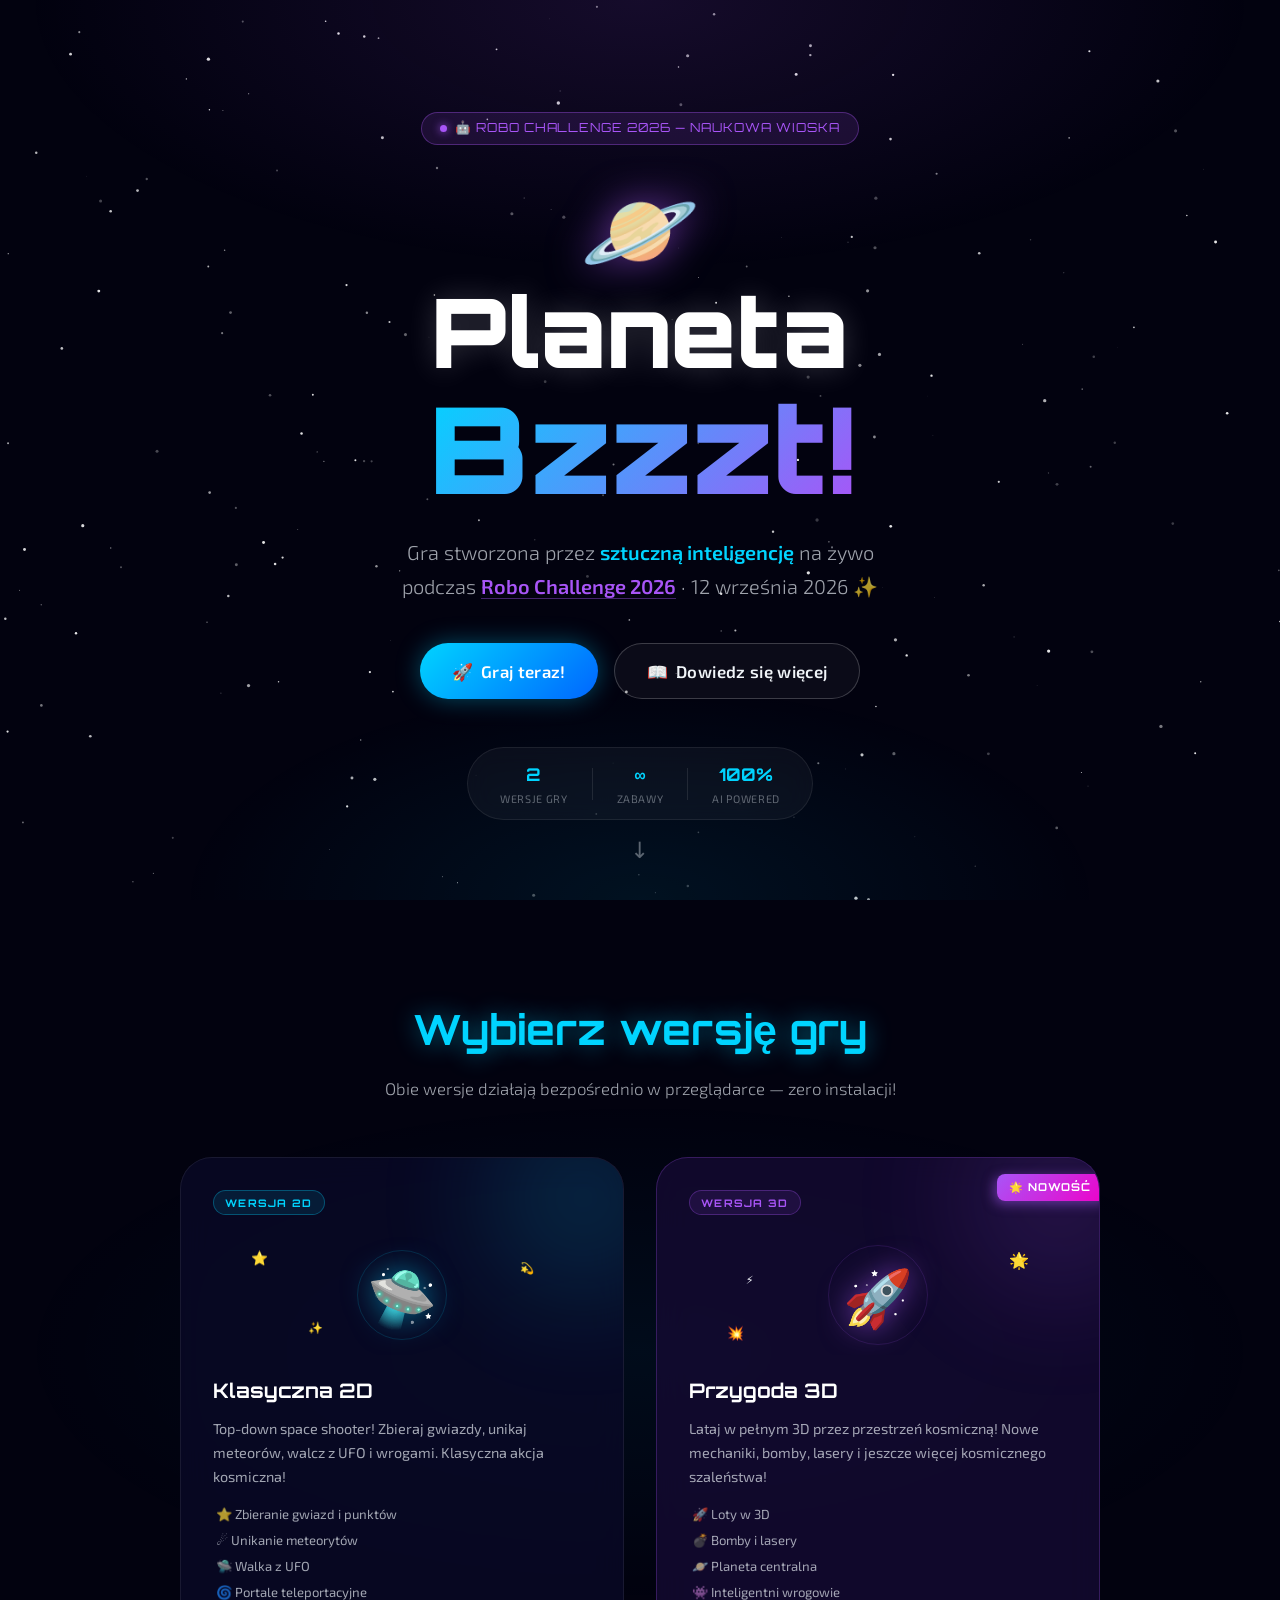
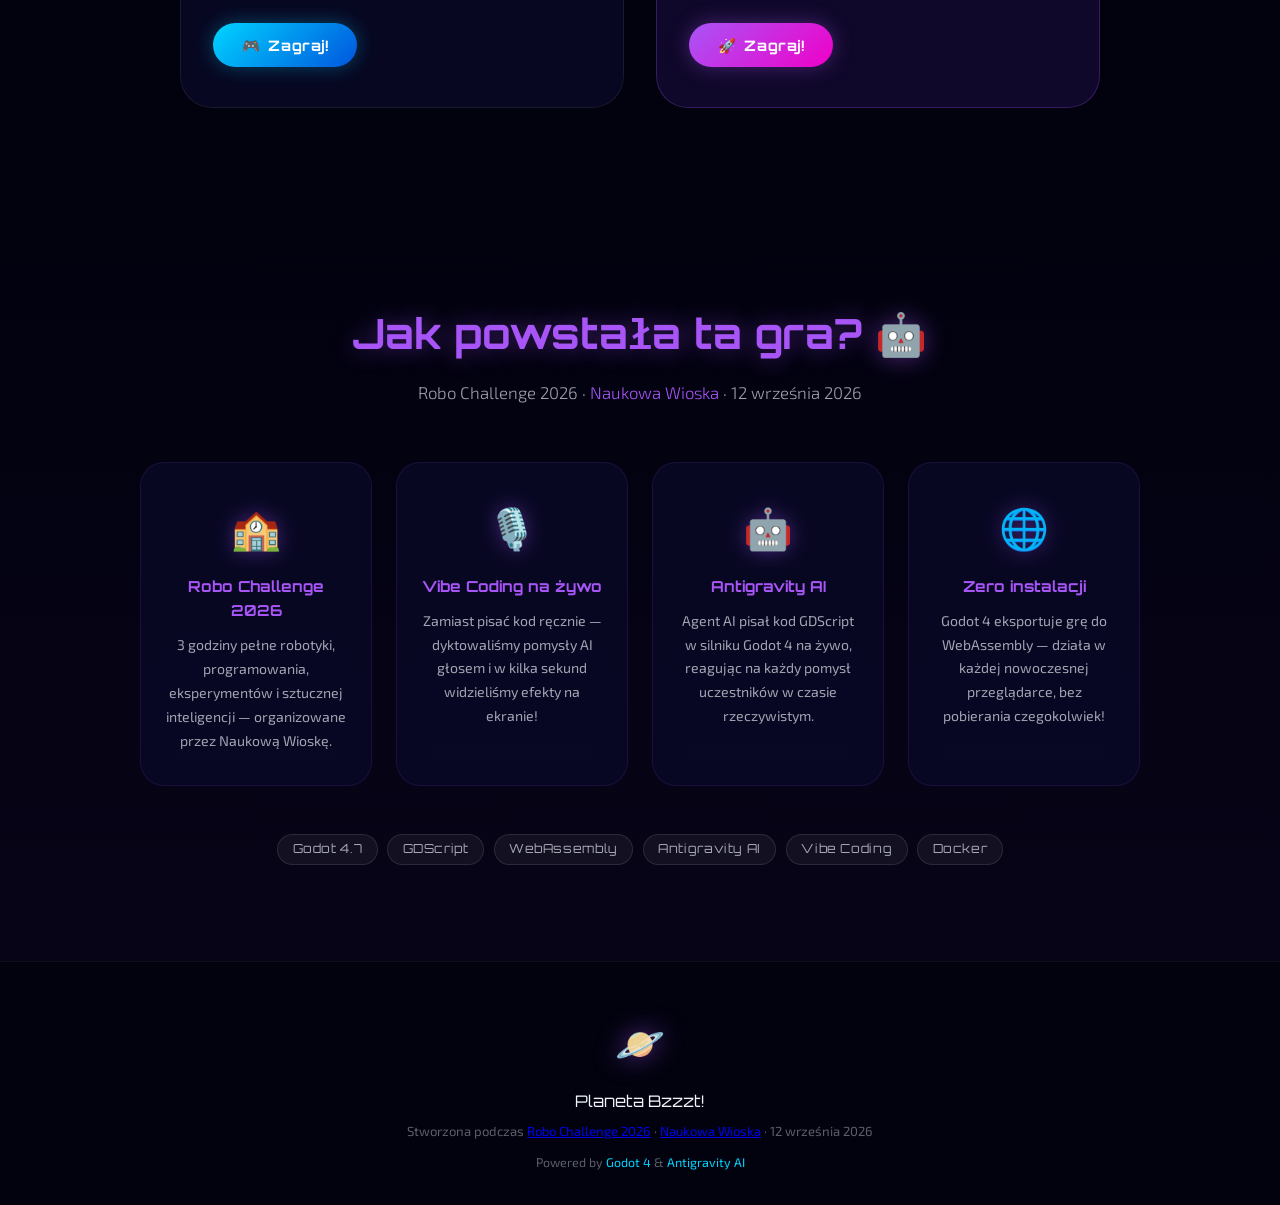
==== commit f084e447: "style(landing): improve font rendering and latin-ext support for buttons" ====
--- a/landing/index.html
+++ b/landing/index.html
@@ -10,7 +10,7 @@
     <link rel="icon" href="data:image/svg+xml,<svg xmlns='http://www.w3.org/2000/svg' viewBox='0 0 100 100'><text y='.9em' font-size='90'>🪐</text></svg>">
     <link rel="preconnect" href="https://fonts.googleapis.com">
     <link rel="preconnect" href="https://fonts.gstatic.com" crossorigin>
-    <link href="https://fonts.googleapis.com/css2?family=Orbitron:wght@400;700;900&family=Exo+2:ital,wght@0,300;0,400;0,600;1,300&display=swap" rel="stylesheet">
+    <link href="https://fonts.googleapis.com/css2?family=Orbitron:wght@400;700;900&family=Exo+2:ital,wght@0,300;0,400;0,600;0,700;1,300&subset=latin,latin-ext&display=swap" rel="stylesheet">
     <link rel="stylesheet" href="style.css">
 </head>
 <body>
--- a/landing/style.css
+++ b/landing/style.css
@@ -104,10 +104,10 @@
     gap: 0.5rem;
     padding: 0.85rem 2rem;
     border-radius: var(--radius-full);
-    font-family: var(--font-display);
-    font-size: 0.95rem;
-    font-weight: 700;
-    letter-spacing: 0.04em;
+    font-family: var(--font-body);
+    font-size: 1.05rem;
+    font-weight: 600;
+    letter-spacing: 0.02em;
     text-decoration: none;
     transition: all var(--transition-mid);
     cursor: pointer;
@@ -128,14 +128,14 @@
 }
 
 .btn-secondary {
-    background: transparent;
+    background: rgba(255, 255, 255, 0.04);
     color: var(--text-primary);
     border: 1px solid rgba(255, 255, 255, 0.2);
 }
 .btn-secondary:hover,
 .btn-secondary:focus-visible {
-    border-color: rgba(255, 255, 255, 0.5);
-    background: rgba(255, 255, 255, 0.05);
+    border-color: rgba(255, 255, 255, 0.6);
+    background: rgba(255, 255, 255, 0.1);
     transform: translateY(-2px);
     outline: none;
 }
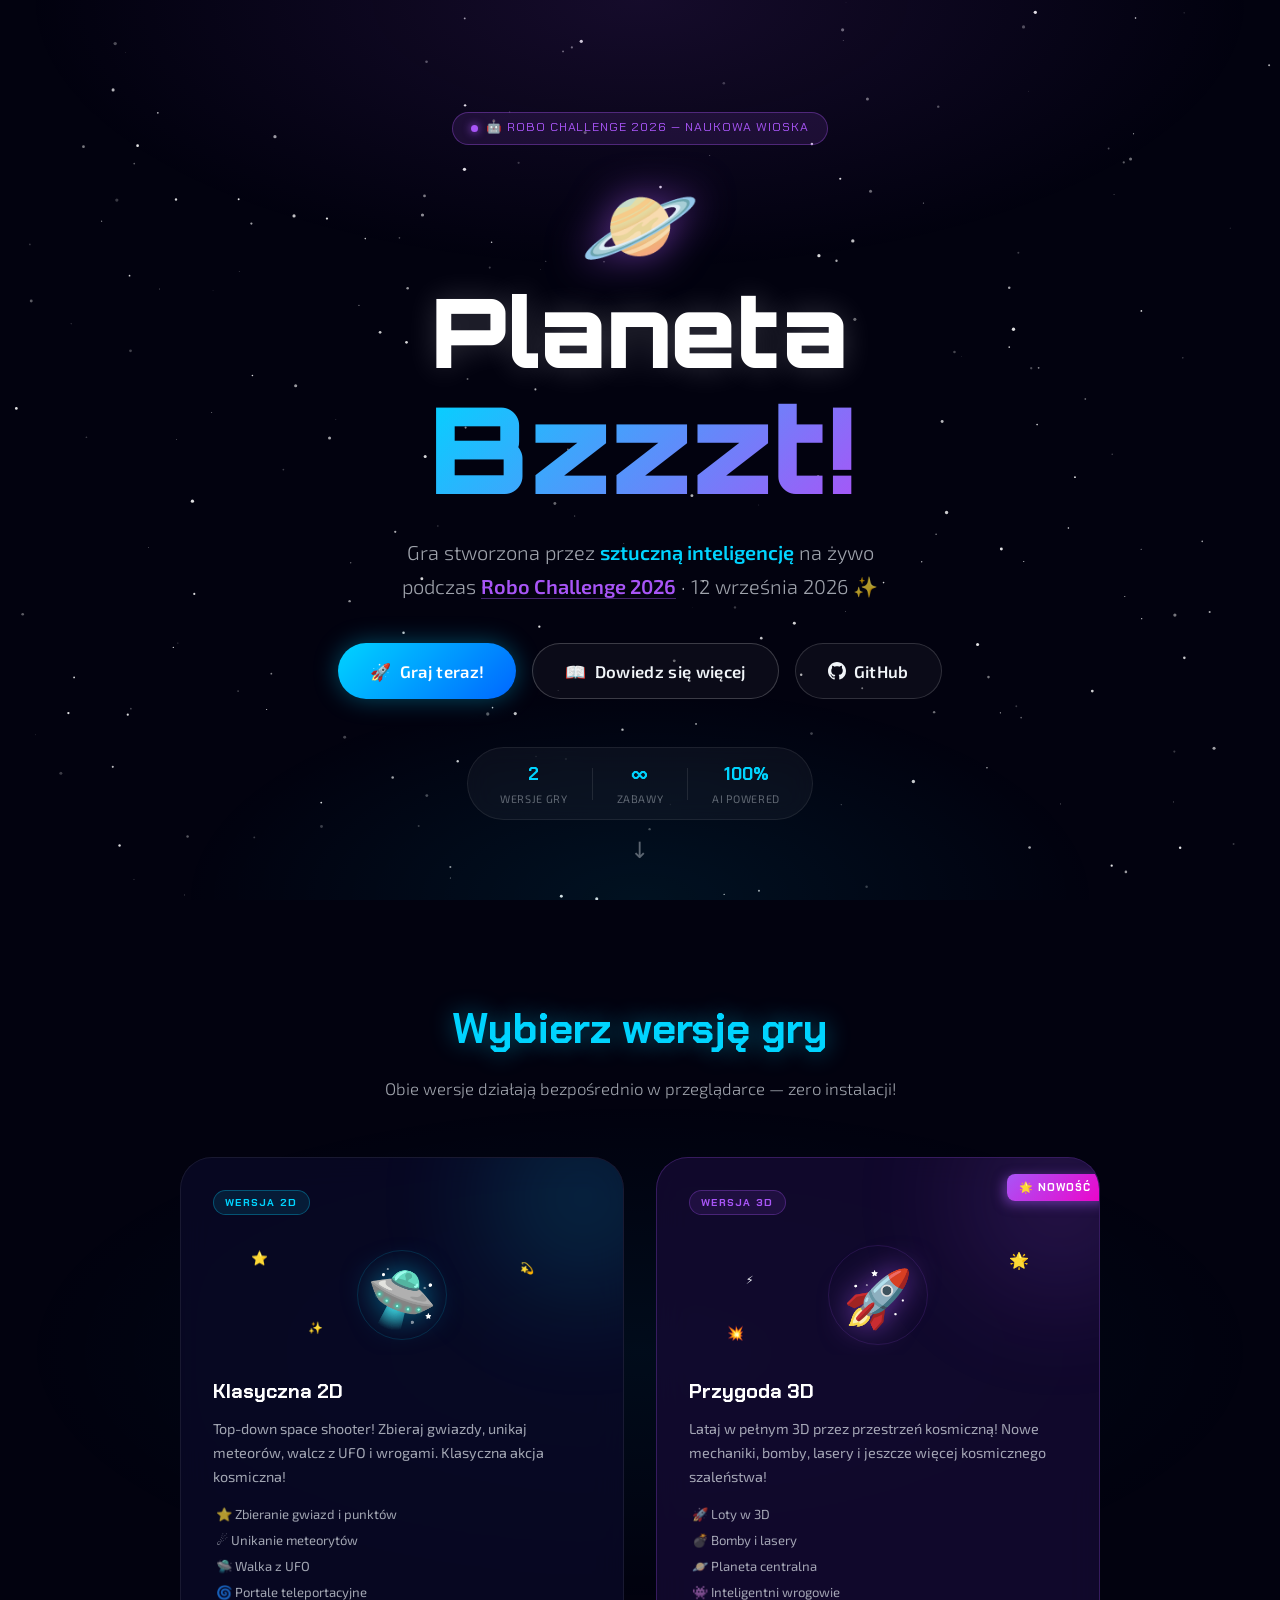
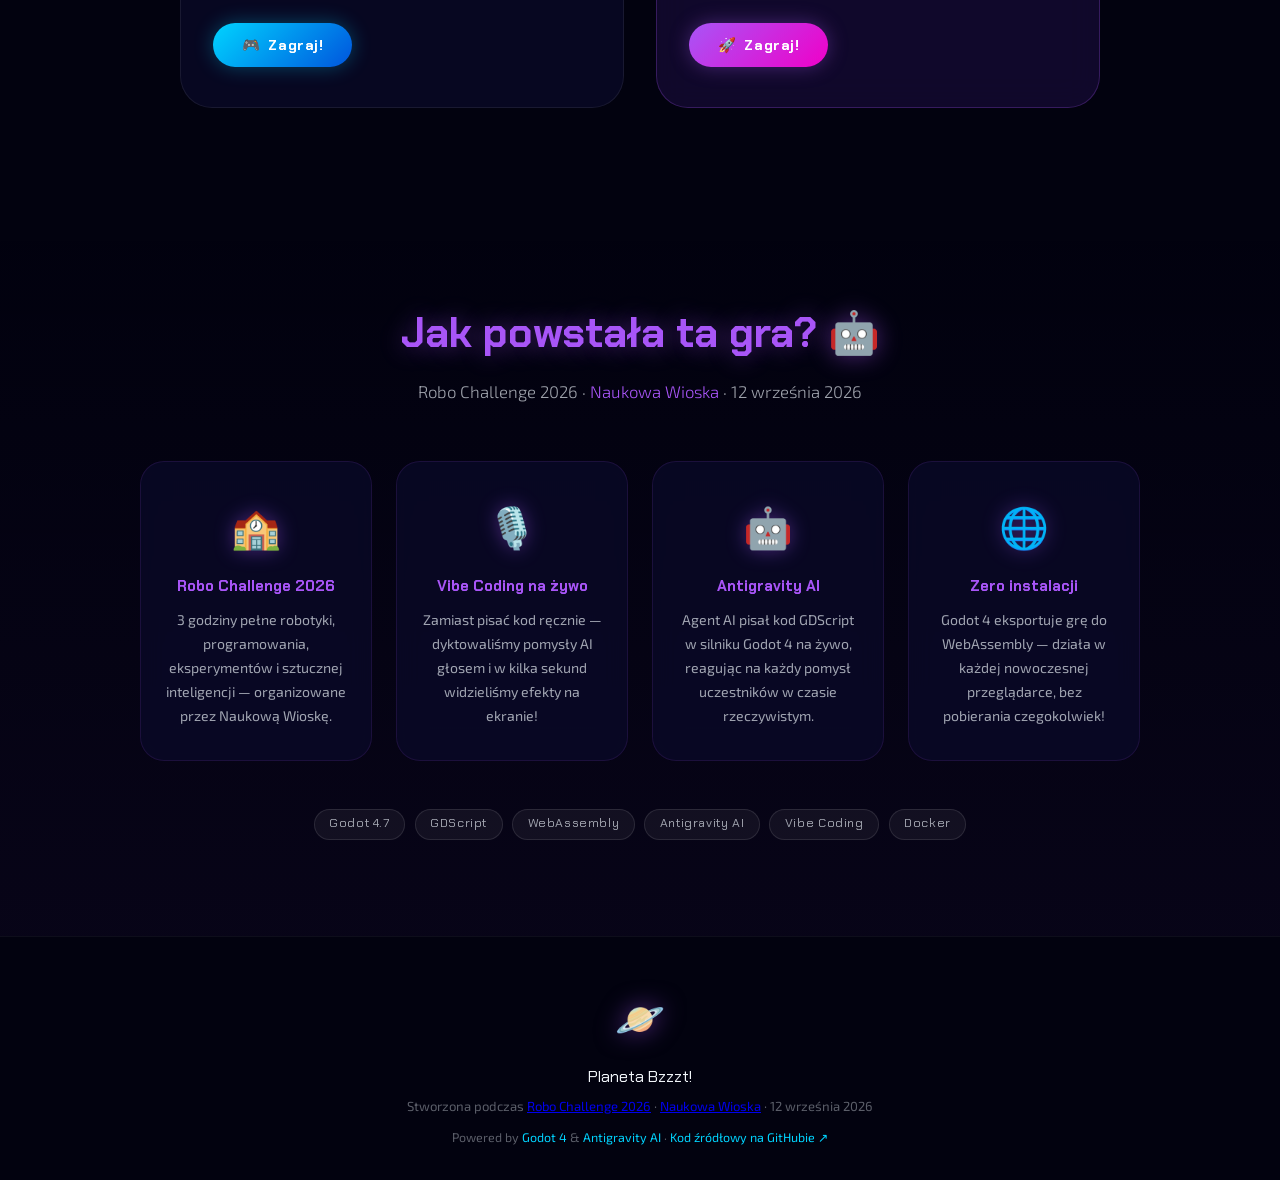
==== commit 45e1ef4c: "style(landing): use Chakra Petch font with full Polish support and add GitHub repo button" ====
--- a/landing/index.html
+++ b/landing/index.html
@@ -10,7 +10,7 @@
     <link rel="icon" href="data:image/svg+xml,<svg xmlns='http://www.w3.org/2000/svg' viewBox='0 0 100 100'><text y='.9em' font-size='90'>🪐</text></svg>">
     <link rel="preconnect" href="https://fonts.googleapis.com">
     <link rel="preconnect" href="https://fonts.gstatic.com" crossorigin>
-    <link href="https://fonts.googleapis.com/css2?family=Orbitron:wght@400;700;900&family=Exo+2:ital,wght@0,300;0,400;0,600;0,700;1,300&subset=latin,latin-ext&display=swap" rel="stylesheet">
+    <link href="https://fonts.googleapis.com/css2?family=Chakra+Petch:wght@500;700&family=Exo+2:ital,wght@0,400;0,600;0,700;0,800;1,400&family=Orbitron:wght@700;900&display=swap&subset=latin,latin-ext" rel="stylesheet">
     <link rel="stylesheet" href="style.css">
 </head>
 <body>
@@ -45,6 +45,10 @@
                 </a>
                 <a href="#about" class="btn btn-secondary">
                     <span>📖</span> Dowiedz się więcej
+                </a>
+                <a href="https://github.com/mjasin/planeta-bzzzt/tree/prototype-3d" target="_blank" rel="noopener" class="btn btn-github">
+                    <svg class="github-icon" viewBox="0 0 24 24" width="18" height="18" fill="currentColor" aria-hidden="true"><path d="M12 0C5.37 0 0 5.37 0 12c0 5.31 3.435 9.795 8.205 11.385.6.105.825-.255.825-.57 0-.285-.015-1.23-.015-2.235-3.015.555-3.795-.735-4.035-1.41-.135-.345-.72-1.41-1.23-1.695-.42-.225-1.02-.78-.015-.795.945-.015 1.62.87 1.845 1.23 1.08 1.815 2.805 1.305 3.495.99.105-.78.42-1.305.765-1.605-2.67-.3-5.46-1.335-5.46-5.925 0-1.305.465-2.385 1.23-3.225-.12-.3-.54-1.53.12-3.18 0 0 1.005-.315 3.3 1.23.96-.27 1.98-.405 3-.405s2.04.135 3 .405c2.295-1.56 3.3-1.23 3.3-1.23.66 1.65.24 2.88.12 3.18.765.84 1.23 1.905 1.23 3.225 0 4.605-2.805 5.625-5.475 5.925.435.375.81 1.095.81 2.22 0 1.605-.015 2.895-.015 3.3 0 .315.225.69.825.57A12.02 12.02 0 0024 12c0-6.63-5.37-12-12-12z"/></svg>
+                    GitHub
                 </a>
             </div>
 
@@ -218,6 +222,7 @@
             <p class="footer-powered">
                 Powered by <a href="https://godotengine.org" target="_blank" rel="noopener">Godot 4</a>
                 &amp; <a href="https://gemini.google.com" target="_blank" rel="noopener">Antigravity AI</a>
+                &middot; <a href="https://github.com/mjasin/planeta-bzzzt/tree/prototype-3d" target="_blank" rel="noopener">Kod źródłowy na GitHubie ↗</a>
             </p>
         </div>
     </footer>
--- a/landing/style.css
+++ b/landing/style.css
@@ -33,7 +33,8 @@
     --transition-mid:  0.3s ease;
     --transition-slow: 0.5s ease;
 
-    --font-display: 'Orbitron', 'Courier New', monospace;
+    /* Chakra Petch & Exo 2 offer futuristic sci-fi aesthetic with full Polish character support (ę, ą, ś, ć, ż, ź, ń, ó, ł) */
+    --font-display: 'Chakra Petch', 'Orbitron', system-ui, sans-serif;
     --font-body:    'Exo 2', system-ui, -apple-system, sans-serif;
 }
 
@@ -140,6 +141,24 @@
     outline: none;
 }
 
+.btn-github {
+    background: rgba(255, 255, 255, 0.04);
+    color: var(--text-primary);
+    border: 1px solid rgba(255, 255, 255, 0.15);
+}
+.btn-github:hover,
+.btn-github:focus-visible {
+    border-color: var(--neon-purple);
+    background: rgba(168, 85, 247, 0.15);
+    color: #fff;
+    transform: translateY(-2px);
+    box-shadow: 0 0 20px rgba(168, 85, 247, 0.3);
+    outline: none;
+}
+.github-icon {
+    flex-shrink: 0;
+}
+
 /* ════════════════════════════════════════════
    HERO SECTION
    ════════════════════════════════════════════ */
@@ -217,12 +236,14 @@
 }
 
 .title-planet {
+    font-family: 'Orbitron', var(--font-display);
     font-size: clamp(2.8rem, 9vw, 6rem);
     color: #fff;
     text-shadow: 0 0 30px rgba(255, 255, 255, 0.2);
 }
 
 .title-bzzzt {
+    font-family: 'Orbitron', var(--font-display);
     font-size: clamp(3.2rem, 11vw, 7.5rem);
     background: linear-gradient(135deg, var(--neon-blue) 0%, var(--neon-purple) 50%, var(--neon-pink) 100%);
     -webkit-background-clip: text;
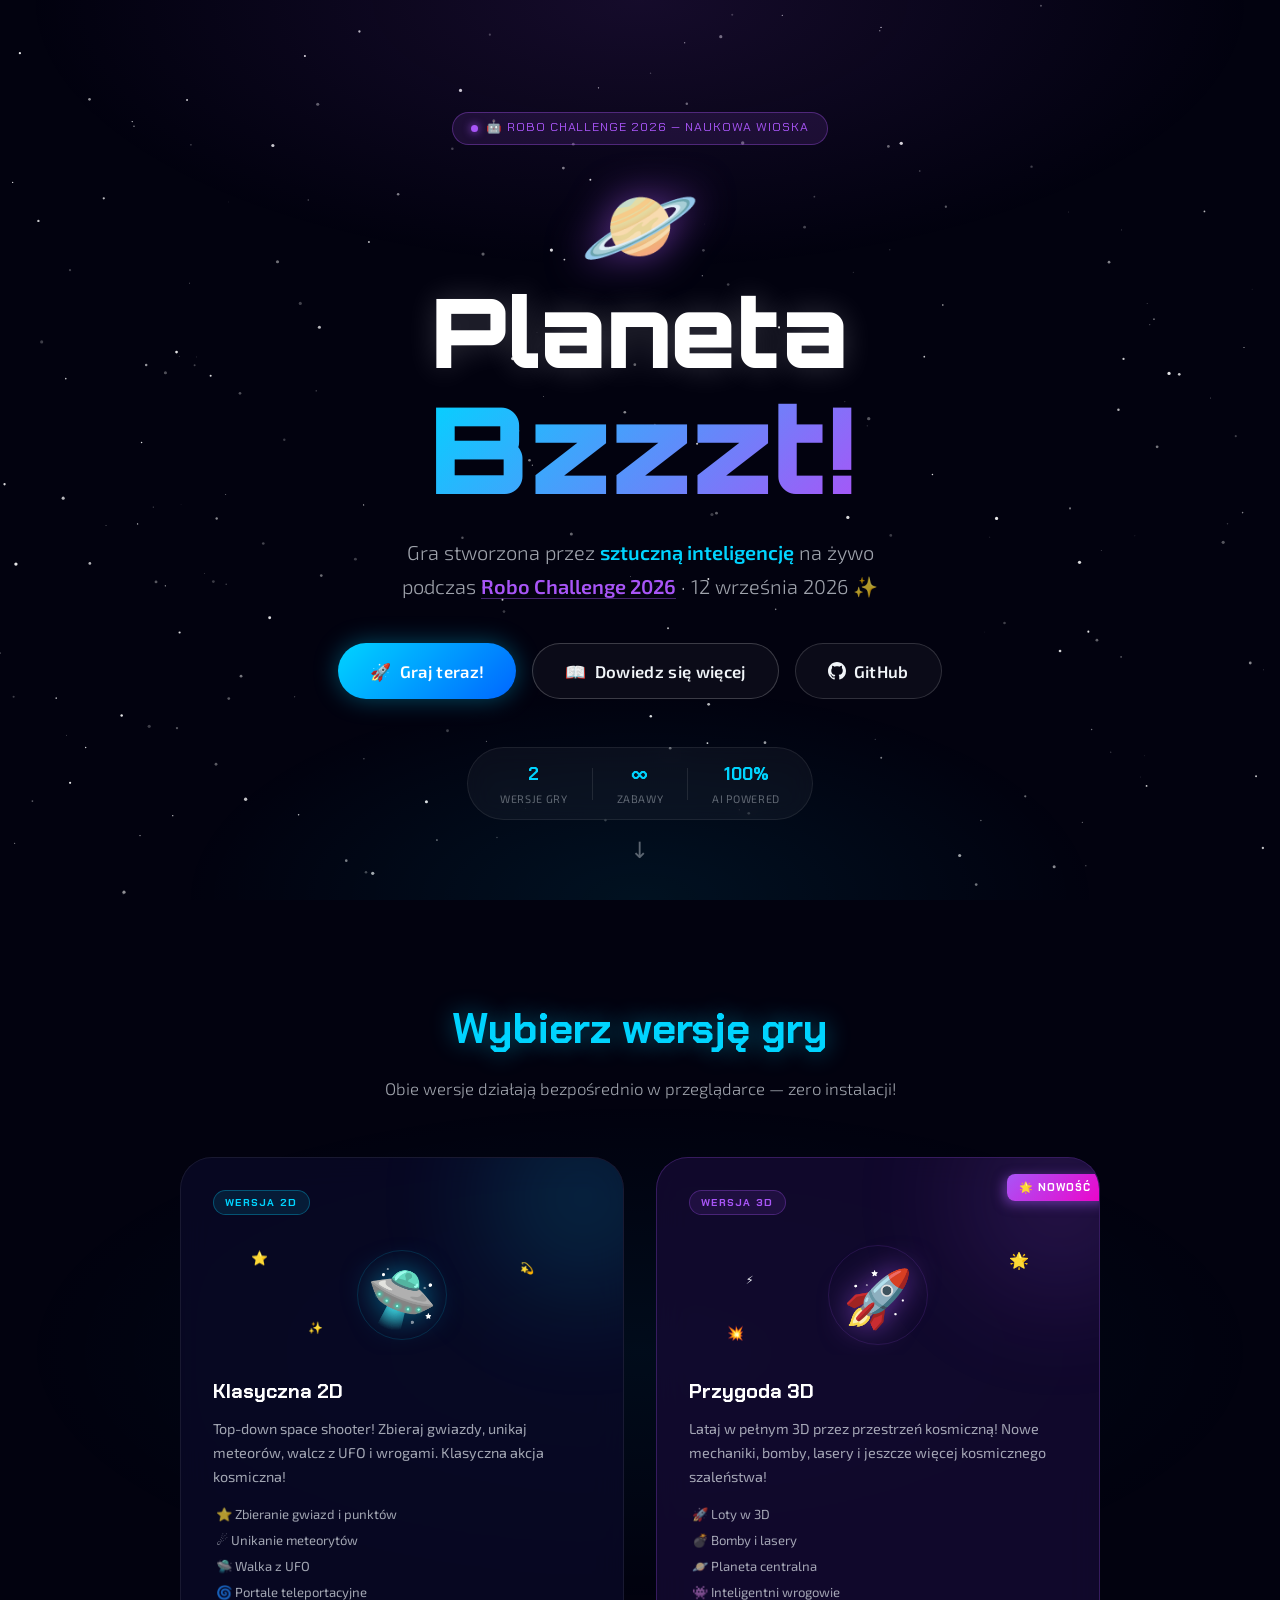
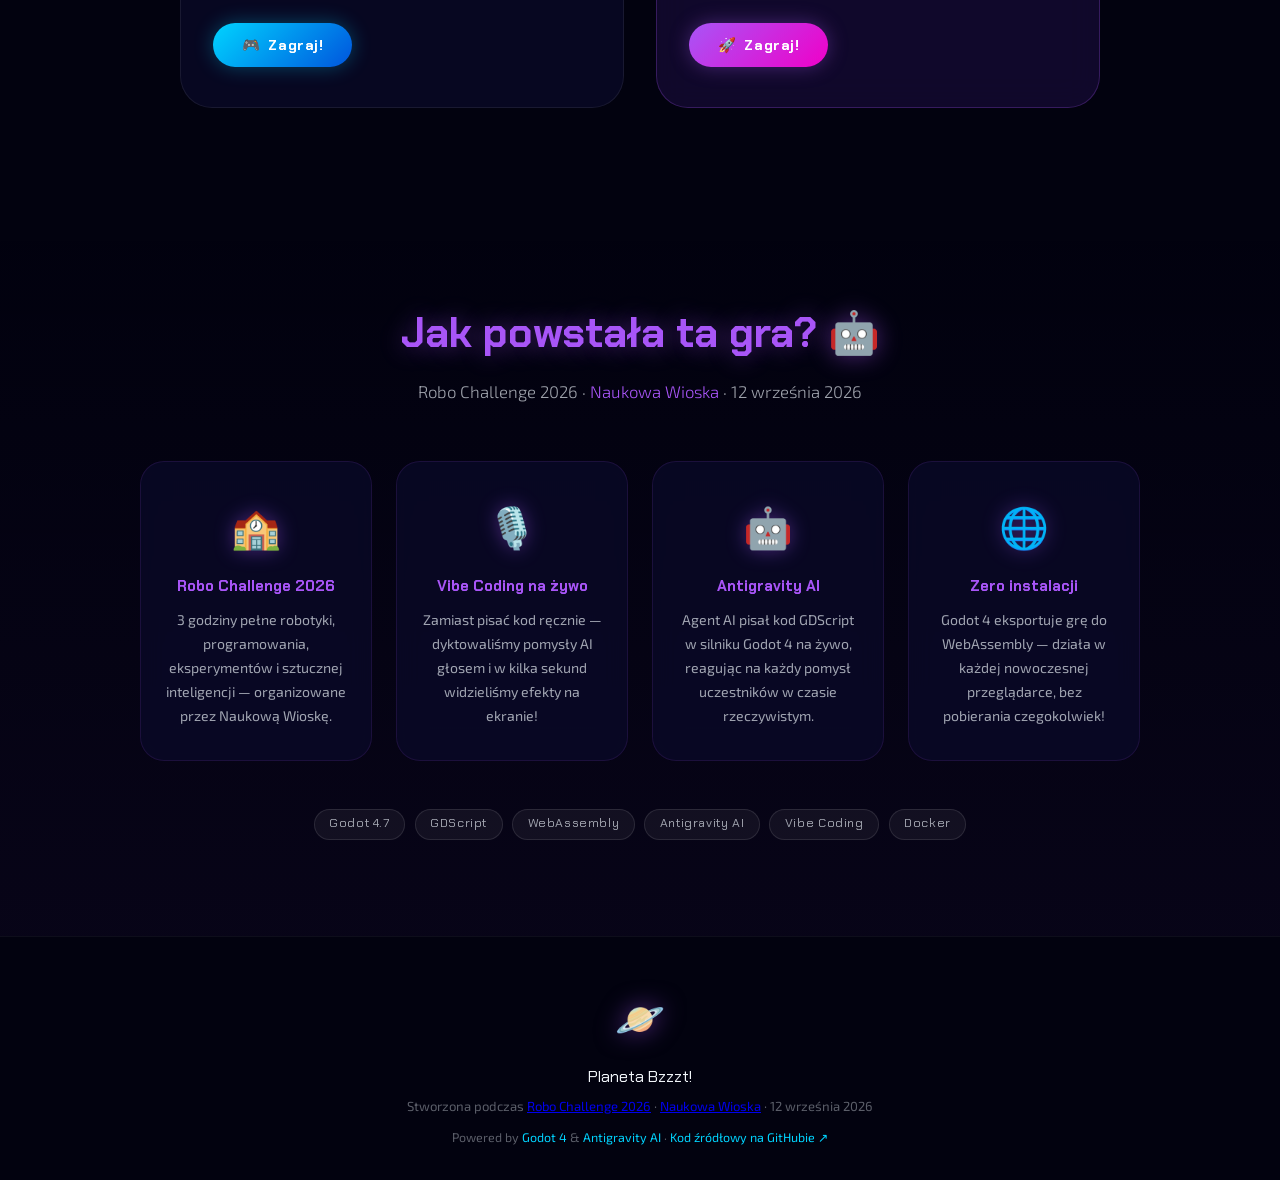
==== commit a345259c: "fix: obsluga orientacji poziomej na iOS Safari oraz dotykowego przejscia poziomu na ekranie zwyciest" ====
--- a/landing/index.html
+++ b/landing/index.html
@@ -334,9 +334,14 @@
     const modal  = document.getElementById('game-modal');
     const loader = document.getElementById('game-loader');
 
-    // Detect touch/mobile: coarse pointer = no precise mouse
+    // Detect touch/mobile: coarse pointer, touch points, or mobile user agent
     function isTouchDevice() {
-        return window.matchMedia('(hover: none) and (pointer: coarse)').matches;
+        return (
+            (window.matchMedia && window.matchMedia('(hover: none) and (pointer: coarse)').matches) ||
+            (navigator.maxTouchPoints && navigator.maxTouchPoints > 0) ||
+            ('ontouchstart' in window) ||
+            /iPhone|iPad|iPod|Android/i.test(navigator.userAgent)
+        );
     }
 
     // Wire up load event — not inline, so function is always defined first
